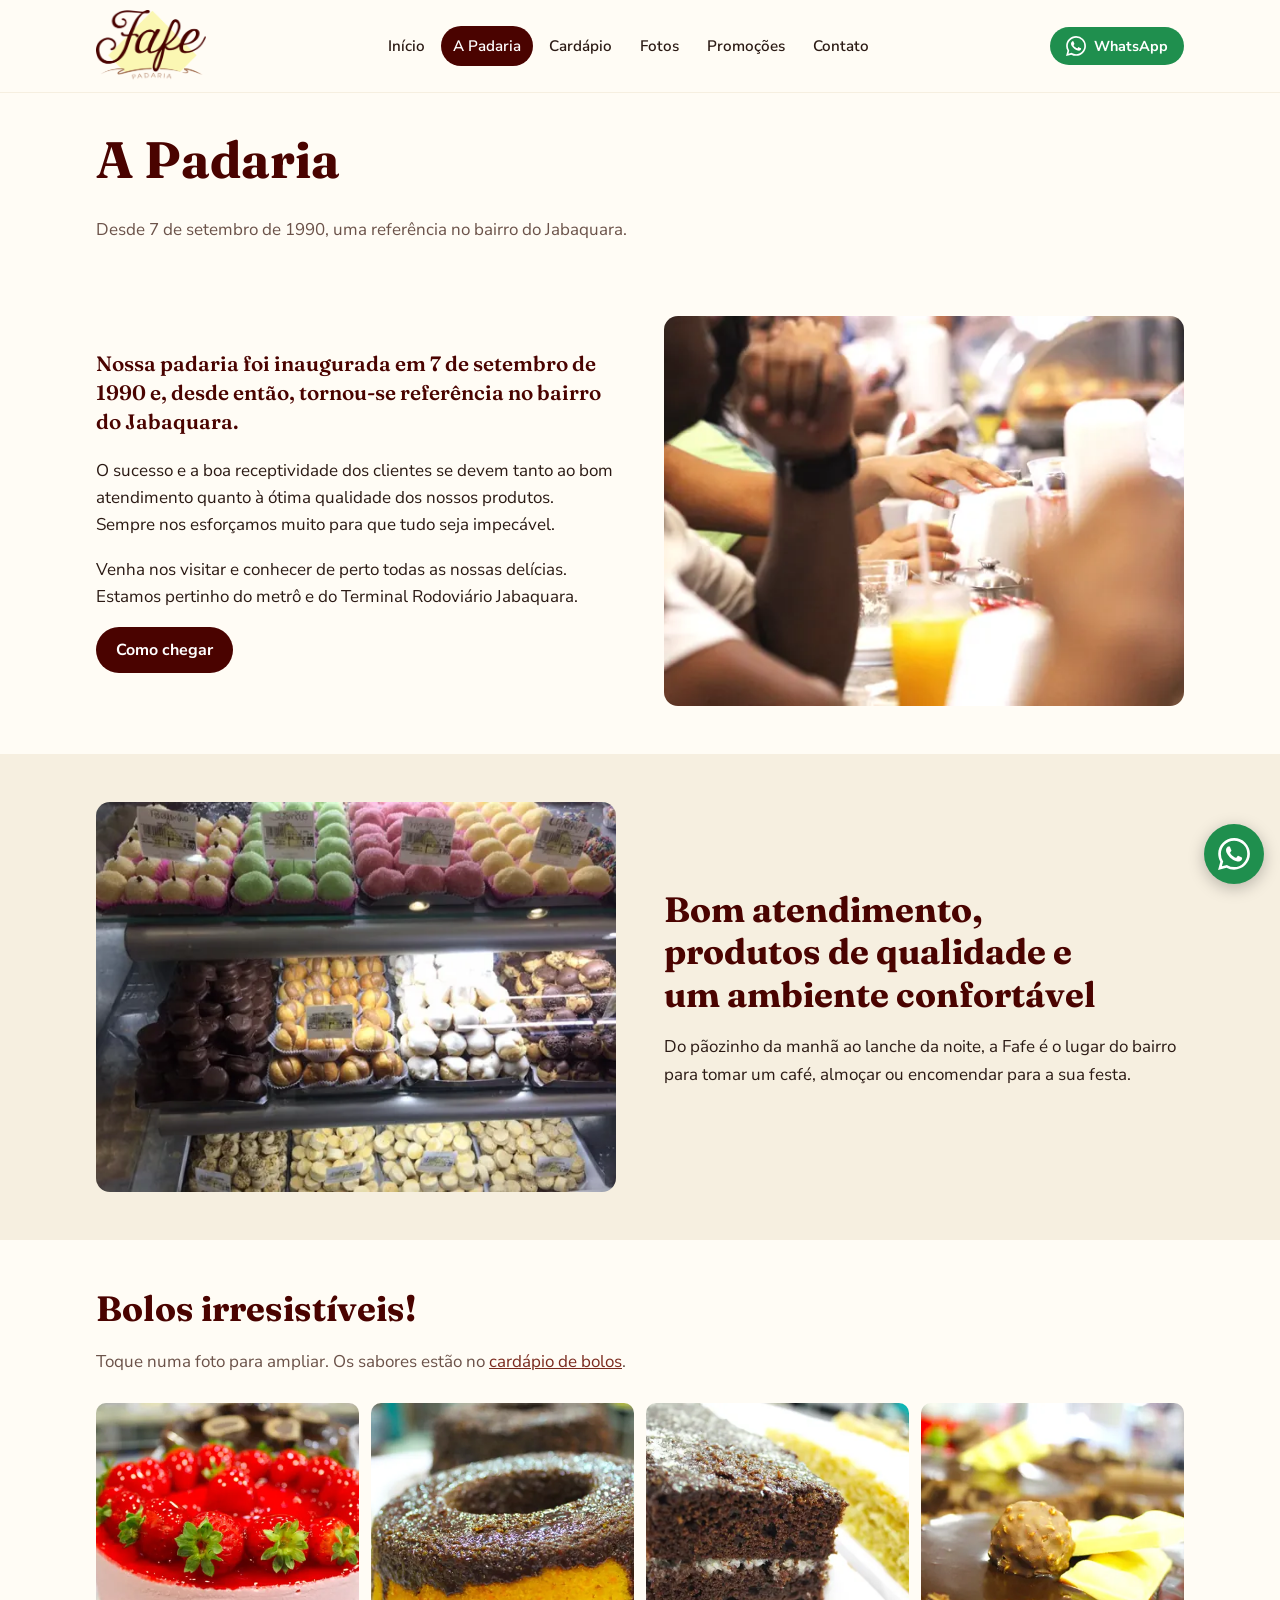
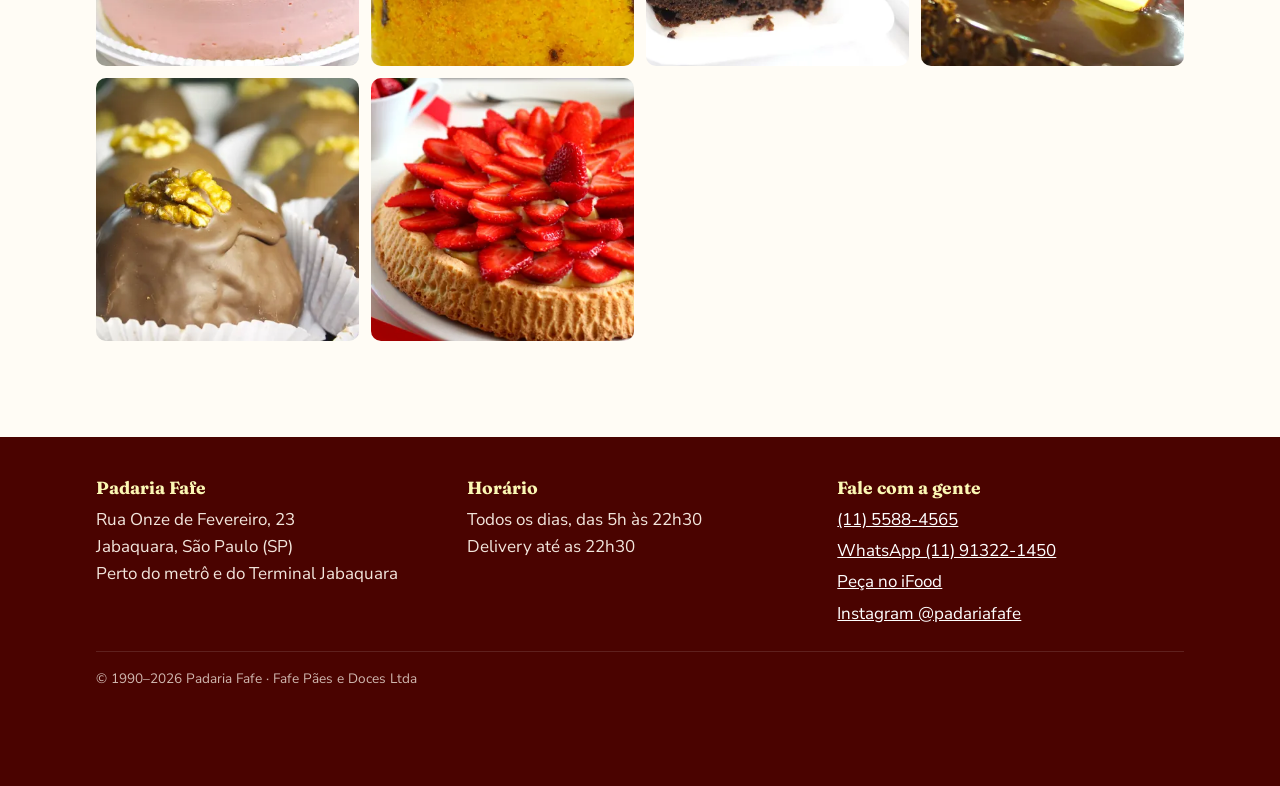
==== a-padaria/index.html @ 92a6594e "Fase 1: site estático da Padaria Fafe - 6 páginas mobile-first (início, a padaria, cardápio, fotos, " ====
<!doctype html>
<html lang="pt-BR">
<head>
  <meta charset="utf-8">
  <meta name="viewport" content="width=device-width, initial-scale=1">
  <title>A Padaria | Padaria Fafe, no Jabaquara desde 1990</title>
  <meta name="description" content="Conheça a Padaria Fafe: inaugurada em 1990, referência no Jabaquara pelo bom atendimento e pela qualidade dos produtos. Perto do metrô Jabaquara.">
  <link rel="canonical" href="https://www.padariafafe.com/a-padaria/">

  <!-- Prévia ao compartilhar o link no WhatsApp/Facebook -->
  <meta property="og:type" content="website">
  <meta property="og:locale" content="pt_BR">
  <meta property="og:site_name" content="Padaria Fafe">
  <meta property="og:title" content="A Padaria | Padaria Fafe, no Jabaquara desde 1990">
  <meta property="og:description" content="Conheça a Padaria Fafe: inaugurada em 1990, referência no Jabaquara pelo bom atendimento e pela qualidade dos produtos. Perto do metrô Jabaquara.">
  <meta property="og:url" content="https://www.padariafafe.com/a-padaria/">
  <meta property="og:image" content="https://www.padariafafe.com/assets/img/pacote-de-paes.webp">
  <meta name="theme-color" content="#4a0300">

  <link rel="icon" href="/assets/img/favicon.png" type="image/png">
  <link rel="preconnect" href="https://fonts.googleapis.com">
  <link rel="preconnect" href="https://fonts.gstatic.com" crossorigin>
  <link rel="stylesheet" href="https://fonts.googleapis.com/css2?family=Fraunces:opsz,wght@9..144,600;9..144,700&family=Nunito+Sans:wght@400;600;700&display=swap">
  <link rel="stylesheet" href="/assets/css/style.css">
  <script src="/assets/js/main.js" defer></script>
  <script src="/assets/js/galeria.js" defer></script>
</head>
<body>
  <a class="pular" href="#conteudo">Pular para o conteúdo</a>

  <header class="topo">
    <div class="container">
      <a class="logo" href="/"><img src="/assets/img/logo-fafe.png" alt="Padaria Fafe: página inicial" width="480" height="313"></a>
      <div class="topo-acoes">
        <a class="botao botao--whats botao--pequeno" href="https://wa.me/5511913221450" target="_blank" rel="noopener"><svg aria-hidden="true"><use href="/assets/img/icones.svg#whatsapp"></use></svg> WhatsApp</a>
      </div>
      <nav class="menu" aria-label="Principal">
        <ul>
          <li><a href="/">Início</a></li>
          <li><a href="/a-padaria/" aria-current="page">A Padaria</a></li>
          <li><a href="/cardapio/">Cardápio</a></li>
          <li><a href="/fotos/">Fotos</a></li>
          <li><a href="/promocoes/">Promoções</a></li>
          <li><a href="/contato/">Contato</a></li>
        </ul>
      </nav>
    </div>
  </header>

  <main id="conteudo">
    <section class="cabecalho-pagina">
      <div class="container">
        <h1>A Padaria</h1>
        <p>Desde 7 de setembro de 1990, uma referência no bairro do Jabaquara.</p>
      </div>
    </section>

    <section class="secao">
      <div class="container lado-a-lado">
        <div>
          <p class="destaque-texto">Nossa padaria foi inaugurada em 7 de setembro de 1990 e, desde então, tornou-se referência no bairro do Jabaquara.</p>
          <p>O sucesso e a boa receptividade dos clientes se devem tanto ao bom atendimento quanto à ótima qualidade dos nossos produtos. Sempre nos esforçamos muito para que tudo seja impecável.</p>
          <p>Venha nos visitar e conhecer de perto todas as nossas delícias. Estamos pertinho do metrô e do Terminal Rodoviário Jabaquara.</p>
          <a class="botao botao--marrom" href="/contato/">Como chegar</a>
        </div>
        <img src="/assets/img/clientes-no-balcao-p.webp" srcset="/assets/img/clientes-no-balcao-p.webp 600w, /assets/img/clientes-no-balcao.webp 1200w" sizes="(min-width: 800px) 520px, 100vw" alt="Clientes tomando café e suco no balcão da padaria" width="600" height="450" loading="lazy">
      </div>
    </section>

    <section class="secao secao--creme">
      <div class="container lado-a-lado lado-a-lado--invertido">
        <div>
          <h2>Bom atendimento, produtos de qualidade e um ambiente confortável</h2>
          <p>Do pãozinho da manhã ao lanche da noite, a Fafe é o lugar do bairro para tomar um café, almoçar ou encomendar para a sua festa.</p>
        </div>
        <img src="/assets/img/vitrine-doces-p.webp" srcset="/assets/img/vitrine-doces-p.webp 600w, /assets/img/vitrine-doces.webp 1200w" sizes="(min-width: 800px) 520px, 100vw" alt="Vitrine de doces finos e salgados" width="600" height="450" loading="lazy">
      </div>
    </section>

    <section class="secao">
      <div class="container">
        <h2>Bolos irresistíveis!</h2>
        <p class="secao-intro">Toque numa foto para ampliar. Os sabores estão no <a href="/cardapio/#bolos">cardápio de bolos</a>.</p>
        <ul class="galeria">
          <li><a href="/assets/img/bolo-morango.webp"><img src="/assets/img/bolo-morango-p.webp" srcset="/assets/img/bolo-morango-p.webp 600w, /assets/img/bolo-morango.webp 1200w" sizes="(min-width: 1000px) 270px, (min-width: 700px) 33vw, 50vw" alt="Bolo de morango com cobertura de gelatina" width="600" height="600" loading="lazy"></a></li>
          <li><a href="/assets/img/bolo-cenoura.webp"><img src="/assets/img/bolo-cenoura-p.webp" srcset="/assets/img/bolo-cenoura-p.webp 600w, /assets/img/bolo-cenoura.webp 1200w" sizes="(min-width: 1000px) 270px, (min-width: 700px) 33vw, 50vw" alt="Bolo de cenoura com cobertura de chocolate" width="600" height="600" loading="lazy"></a></li>
          <li><a href="/assets/img/bolo-chocolate-fatia.webp"><img src="/assets/img/bolo-chocolate-fatia-p.webp" srcset="/assets/img/bolo-chocolate-fatia-p.webp 600w, /assets/img/bolo-chocolate-fatia.webp 1200w" sizes="(min-width: 1000px) 270px, (min-width: 700px) 33vw, 50vw" alt="Fatia de bolo de chocolate" width="600" height="600" loading="lazy"></a></li>
          <li><a href="/assets/img/torta-chocolate.webp"><img src="/assets/img/torta-chocolate-p.webp" srcset="/assets/img/torta-chocolate-p.webp 600w, /assets/img/torta-chocolate.webp 1200w" sizes="(min-width: 1000px) 270px, (min-width: 700px) 33vw, 50vw" alt="Torta de chocolate com bombom" width="600" height="600" loading="lazy"></a></li>
          <li><a href="/assets/img/doces-chocolate.webp"><img src="/assets/img/doces-chocolate-p.webp" srcset="/assets/img/doces-chocolate-p.webp 600w, /assets/img/doces-chocolate.webp 1200w" sizes="(min-width: 1000px) 270px, (min-width: 700px) 33vw, 50vw" alt="Doces cobertos com chocolate e nozes" width="600" height="600" loading="lazy"></a></li>
          <li><a href="/assets/img/torta-morango.webp"><img src="/assets/img/torta-morango-p.webp" srcset="/assets/img/torta-morango-p.webp 600w, /assets/img/torta-morango.webp 1200w" sizes="(min-width: 1000px) 270px, (min-width: 700px) 33vw, 50vw" alt="Torta de morango" width="600" height="600" loading="lazy"></a></li>
        </ul>
      </div>
    </section>
    <dialog class="lightbox" aria-label="Foto ampliada">
      <figure>
        <img src="" alt="">
        <figcaption></figcaption>
      </figure>
      <button class="lightbox-fechar" type="button" aria-label="Fechar">×</button>
      <button class="lightbox-anterior" type="button" aria-label="Foto anterior">‹</button>
      <button class="lightbox-proxima" type="button" aria-label="Próxima foto">›</button>
    </dialog>
  </main>

  <footer class="rodape">
    <div class="container">
      <div>
        <h2>Padaria Fafe</h2>
        <p>Rua Onze de Fevereiro, 23<br>Jabaquara, São Paulo (SP)<br>Perto do metrô e do Terminal Jabaquara</p>
      </div>
      <div>
        <h2>Horário</h2>
        <p>Todos os dias, das 5h às 22h30<br>Delivery até as 22h30</p>
      </div>
      <div>
        <h2>Fale com a gente</h2>
        <ul>
          <li><a href="tel:+551155884565">(11) 5588-4565</a></li>
          <li><a href="https://wa.me/5511913221450" target="_blank" rel="noopener">WhatsApp (11) 91322-1450</a></li>
          <li><a href="https://www.ifood.com.br/delivery/sao-paulo-sp/fafe-paes-e-doces-ltda-cidade-vargas/89c988cd-3d91-4a79-955b-db37f9a4665f" target="_blank" rel="noopener">Peça no iFood</a></li>
          <li><a href="https://www.instagram.com/padariafafe/" target="_blank" rel="noopener">Instagram @padariafafe</a></li>
        </ul>
      </div>
      <p class="rodape-copy">© 1990–<span data-ano>2026</span> Padaria Fafe · Fafe Pães e Doces Ltda</p>
    </div>
  </footer>

  <a class="whats-flutuante" href="https://wa.me/5511913221450" target="_blank" rel="noopener" aria-label="Conversar pelo WhatsApp"><svg aria-hidden="true"><use href="/assets/img/icones.svg#whatsapp"></use></svg></a>
</body>
</html>
---- assets/css/style.css ----
/* =========================================================
   Padaria Fafe: folha de estilo única
   Mobile-first: as regras "soltas" valem para o celular;
   os blocos @media (min-width: ...) só acrescentam ajustes
   para telas maiores.
   ========================================================= */

/* ---------- 1. Variáveis (cores e medidas do logo) ---------- */
:root {
  --marrom: #4a0300;        /* letra do logo */
  --marrom-claro: #7a2a1e;
  --caramelo: #a57456;      /* detalhe do logo */
  --creme: #fbf7b3;         /* fundo do logo */
  --papel: #fffcf5;         /* fundo das páginas */
  --papel-escuro: #f6efe0;
  --texto: #2b1a14;
  --texto-suave: #6b5249;
  --verde-whats: #1f8f4e;   /* verde mais escuro que o oficial: contraste AA com texto branco */
  --vermelho-ifood: #ea1d2c;

  --fonte-titulo: "Fraunces", Georgia, serif;
  --fonte-texto: "Nunito Sans", system-ui, -apple-system, "Segoe UI", sans-serif;

  --raio: 14px;
  --sombra: 0 2px 10px rgb(74 3 0 / 0.08);
  --largura-max: 1120px;
  --gutter: 16px;
}

/* ---------- 2. Base ---------- */
*, *::before, *::after { box-sizing: border-box; }

html { scroll-behavior: smooth; }
@media (prefers-reduced-motion: reduce) { html { scroll-behavior: auto; } }

body {
  margin: 0;
  background: var(--papel);
  color: var(--texto);
  font-family: var(--fonte-texto);
  font-size: 1.0625rem;
  line-height: 1.6;
  -webkit-text-size-adjust: 100%;
}

img { max-width: 100%; height: auto; display: block; }

h1, h2, h3 {
  font-family: var(--fonte-titulo);
  color: var(--marrom);
  line-height: 1.2;
  margin: 0 0 0.5em;
  text-wrap: balance;
}
h1 { font-size: clamp(2rem, 6vw, 3.2rem); }
h2 { font-size: clamp(1.5rem, 4vw, 2.2rem); }
h3 { font-size: 1.2rem; }
p { margin: 0 0 1em; }

a { color: var(--marrom-claro); }
a:hover { color: var(--marrom); }

:focus-visible { outline: 3px solid var(--caramelo); outline-offset: 2px; }

.container {
  width: 100%;
  max-width: var(--largura-max);
  margin-inline: auto;
  padding-inline: var(--gutter);
}

/* Texto só para leitores de tela */
.sr-only {
  position: absolute; width: 1px; height: 1px; overflow: hidden;
  clip: rect(0 0 0 0); white-space: nowrap;
}

/* Link "pular para o conteúdo": aparece ao navegar com Tab */
.pular {
  position: absolute; left: var(--gutter); top: -100px; z-index: 100;
  background: var(--marrom); color: #fff; padding: 8px 14px; border-radius: 8px;
}
.pular:focus { top: 8px; }

/* ---------- 3. Cabeçalho e menu ---------- */
.topo {
  position: sticky; top: 0; z-index: 50;
  background: var(--papel);
  border-bottom: 1px solid var(--papel-escuro);
}
.topo .container {
  display: flex; flex-wrap: wrap; align-items: center; justify-content: space-between;
  gap: 4px 16px; padding-block: 8px 0;
}
.logo img { width: 92px; }

.topo-acoes { display: flex; gap: 8px; }

/* No celular o menu é uma faixa que rola para o lado:
   os 6 links ficam sempre à vista, sem precisar de JavaScript. */
.menu {
  position: relative;
  width: 100%;
  overflow-x: auto;
  scrollbar-width: none;
}
.menu::-webkit-scrollbar { display: none; }
.menu ul {
  display: flex; gap: 4px; margin: 0; padding: 4px 0 8px; list-style: none;
}
.menu a {
  display: block; white-space: nowrap; padding: 8px 12px; border-radius: 999px;
  color: var(--texto); text-decoration: none; font-weight: 600; font-size: 0.95rem;
}
.menu a:hover { background: var(--papel-escuro); }
.menu a[aria-current="page"] { background: var(--marrom); color: #fff; }

@media (min-width: 900px) {
  .topo .container { flex-wrap: nowrap; padding-block: 10px; }
  .logo img { width: 110px; }
  .menu { width: auto; order: 0; }
  .menu ul { padding: 0; }
  .topo-acoes { order: 1; }
}

/* ---------- 4. Botões ---------- */
.botao {
  display: inline-flex; align-items: center; justify-content: center; gap: 8px;
  min-height: 44px; padding: 10px 18px; border-radius: 999px; border: 2px solid transparent;
  font: 700 1rem var(--fonte-texto); text-decoration: none; cursor: pointer;
  transition: transform 0.15s, filter 0.15s;
}
.botao:hover { filter: brightness(1.08); transform: translateY(-1px); }
.botao svg { width: 20px; height: 20px; flex: none; }
.botao--whats { background: var(--verde-whats); color: #fff; }
.botao--whats:hover { color: #fff; }
.botao--ifood { background: var(--vermelho-ifood); color: #fff; }
.botao--ifood:hover { color: #fff; }
.botao--marrom { background: var(--marrom); color: #fff; }
.botao--marrom:hover { color: #fff; }
.botao--contorno { border-color: var(--marrom); color: var(--marrom); background: transparent; }
.botao--pequeno { min-height: 38px; padding: 6px 14px; font-size: 0.9rem; }

/* Botão flutuante do WhatsApp, em todas as páginas */
.whats-flutuante {
  position: fixed; right: 16px; bottom: 16px; z-index: 60;
  width: 60px; height: 60px; border-radius: 50%;
  display: grid; place-items: center;
  background: var(--verde-whats); color: #fff;
  box-shadow: 0 4px 16px rgb(0 0 0 / 0.25);
}
.whats-flutuante svg { width: 32px; height: 32px; }
.whats-flutuante:hover { color: #fff; transform: scale(1.06); }

/* ---------- 5. Seções ---------- */
.secao { padding-block: 48px; }
.secao--creme { background: var(--papel-escuro); }
.secao-intro { max-width: 640px; margin-bottom: 28px; color: var(--texto-suave); }

/* Cabeçalho das páginas internas */
.cabecalho-pagina { padding-block: 36px 8px; }
.cabecalho-pagina p { color: var(--texto-suave); max-width: 640px; }

/* Hero da home */
.hero { padding-block: 28px 40px; }
.hero .container { display: grid; gap: 24px; align-items: center; }
.hero-texto .selo {
  display: inline-block; background: var(--creme); color: var(--marrom);
  font-weight: 700; font-size: 0.85rem; padding: 4px 12px; border-radius: 999px; margin-bottom: 12px;
}
.hero-texto p { font-size: 1.15rem; color: var(--texto-suave); }
.hero-botoes { display: flex; flex-wrap: wrap; gap: 10px; margin-top: 20px; }
.hero-foto img {
  width: 100%; aspect-ratio: 4 / 3; object-fit: cover; border-radius: var(--raio); box-shadow: var(--sombra);
}
@media (min-width: 900px) {
  .hero { padding-block: 56px 64px; }
  .hero .container { grid-template-columns: 1.1fr 1fr; gap: 48px; }
}

/* Faixa de horário */
.horario {
  background: var(--marrom); color: #fff;
}
.horario .container {
  display: grid; gap: 12px; padding-block: 20px;
}
.horario dl { margin: 0; display: grid; gap: 4px 24px; grid-template-columns: auto 1fr; }
.horario dt { font-weight: 700; color: var(--creme); }
.horario dd { margin: 0; }
.horario a { color: #fff; }
@media (min-width: 700px) {
  .horario .container { grid-template-columns: auto 1fr; align-items: center; gap: 32px; }
  .horario dl { grid-template-columns: repeat(3, auto 1fr); }
}

/* ---------- 6. Cards (destaques, promoções) ---------- */
.cards {
  display: grid; gap: 16px;
  grid-template-columns: repeat(auto-fill, minmax(min(100%, 260px), 1fr));
}
.card {
  background: #fff; border-radius: var(--raio); overflow: hidden; box-shadow: var(--sombra);
  display: flex; flex-direction: column;
}
.card img { width: 100%; aspect-ratio: 4 / 3; object-fit: cover; }
.card-corpo { padding: 16px 18px 20px; flex: 1; display: flex; flex-direction: column; }
.card-corpo p { color: var(--texto-suave); margin-bottom: 0; }
.card-corpo .botao { margin-top: auto; align-self: flex-start; }
.card-corpo p + .botao { margin-top: 16px; }
.card--destaque { background: var(--creme); justify-content: center; }
.preco { font: 700 1.6rem var(--fonte-titulo); color: var(--marrom); }

/* ---------- 7. Texto + foto (A Padaria) ---------- */
.lado-a-lado { display: grid; gap: 24px; align-items: center; }
.lado-a-lado img { border-radius: var(--raio); width: 100%; aspect-ratio: 4 / 3; object-fit: cover; }
@media (min-width: 800px) {
  .lado-a-lado { grid-template-columns: 1fr 1fr; gap: 48px; }
  .lado-a-lado--invertido > :first-child { order: 2; }
}
.destaque-texto { font: 600 1.3rem/1.4 var(--fonte-titulo); color: var(--marrom); }

/* ---------- 8. Galeria ---------- */
.galeria {
  display: grid; gap: 8px;
  grid-template-columns: repeat(2, 1fr);
  margin: 0; padding: 0; list-style: none;
}
@media (min-width: 700px) { .galeria { grid-template-columns: repeat(3, 1fr); gap: 12px; } }
@media (min-width: 1000px) { .galeria { grid-template-columns: repeat(4, 1fr); } }
.galeria a { display: block; cursor: zoom-in; border-radius: 10px; overflow: hidden; }
.galeria img { width: 100%; aspect-ratio: 1; object-fit: cover; transition: transform 0.25s; }
.galeria a:hover img { transform: scale(1.04); }

/* Visualizador de foto (elemento <dialog> nativo) */
.lightbox {
  border: 0; padding: 0; background: transparent; max-width: 100vw; max-height: 100vh;
  width: 100%; height: 100%;
}
.lightbox::backdrop { background: rgb(20 8 5 / 0.9); }
.lightbox figure {
  margin: 0; height: 100%; display: grid; place-items: center; align-content: center; gap: 12px; padding: 56px 12px;
}
.lightbox img { max-height: 78vh; width: auto; border-radius: 8px; }
.lightbox figcaption { color: #fff; text-align: center; }
.lightbox button {
  position: fixed; background: rgb(255 255 255 / 0.15); color: #fff; border: 0; border-radius: 50%;
  width: 48px; height: 48px; font-size: 1.6rem; cursor: pointer;
}
.lightbox button:hover { background: rgb(255 255 255 / 0.3); }
.lightbox-fechar { top: 12px; right: 12px; }
.lightbox-anterior { left: 12px; top: 50%; translate: 0 -50%; }
.lightbox-proxima { right: 12px; top: 50%; translate: 0 -50%; }

/* ---------- 9. Cardápio ---------- */
.cardapio-ferramentas {
  position: sticky; top: var(--altura-topo, 108px); z-index: 40;
  background: var(--papel); padding-block: 10px; border-bottom: 1px solid var(--papel-escuro);
}
.busca {
  width: 100%; min-height: 44px; padding: 10px 14px; border-radius: 10px;
  border: 2px solid var(--papel-escuro); font: inherit; background: #fff;
}
.busca:focus { border-color: var(--caramelo); outline: none; }
.categorias-atalhos {
  display: flex; gap: 6px; overflow-x: auto; margin: 10px 0 0; padding: 0; list-style: none; scrollbar-width: none;
}
.categorias-atalhos a {
  display: block; white-space: nowrap; padding: 6px 12px; border-radius: 999px;
  background: var(--papel-escuro); color: var(--texto); text-decoration: none; font-weight: 600; font-size: 0.9rem;
}
.categorias-atalhos a:hover { background: var(--creme); }

.categoria { padding-block: 32px 8px; scroll-margin-top: 200px; }
.categoria-cabecalho { display: grid; gap: 16px; margin-bottom: 16px; }
.categoria-cabecalho img { border-radius: var(--raio); width: 100%; aspect-ratio: 16 / 7; object-fit: cover; }
.categoria-obs {
  background: var(--creme); border-radius: 10px; padding: 10px 14px; margin: 0; color: var(--marrom); font-weight: 600;
}

.produtos { display: grid; gap: 10px; margin: 0; padding: 0; list-style: none; }
@media (min-width: 700px) { .produtos { grid-template-columns: repeat(2, 1fr); } }
.produto {
  background: #fff; border-radius: 12px; padding: 14px 16px; box-shadow: var(--sombra);
  display: flex; flex-direction: column; gap: 4px;
}
.produto-topo { display: flex; justify-content: space-between; gap: 12px; align-items: baseline; }
.produto h3 { margin: 0; font-size: 1.1rem; }
.produto-codigo { font-size: 0.8rem; color: var(--texto-suave); white-space: nowrap; }
.produto p, .produto dl { margin: 0; color: var(--texto-suave); font-size: 0.95rem; }
.produto dl { display: grid; grid-template-columns: auto 1fr; gap: 0 8px; }
.produto dt { font-weight: 700; color: var(--texto); }
.produto dd { margin: 0; }
.produto-pedir {
  align-self: flex-start; margin-top: 6px; font-weight: 700; font-size: 0.9rem; color: var(--verde-whats);
}
.cardapio-vazio, .cardapio-erro { padding: 32px 0; color: var(--texto-suave); }

/* ---------- 10. Contato ---------- */
.contato-grade { display: grid; gap: 32px; }
@media (min-width: 900px) { .contato-grade { grid-template-columns: 1fr 1.2fr; gap: 56px; } }
.contato-lista { list-style: none; margin: 0 0 24px; padding: 0; display: grid; gap: 14px; }
.contato-lista li { display: grid; grid-template-columns: 24px 1fr; gap: 12px; }
.contato-lista svg { width: 22px; height: 22px; color: var(--caramelo); margin-top: 3px; }
.redes { display: flex; flex-wrap: wrap; gap: 10px; }

.formulario { display: grid; gap: 14px; background: #fff; padding: 20px; border-radius: var(--raio); box-shadow: var(--sombra); }
.formulario label { font-weight: 700; display: grid; gap: 4px; }
.formulario input, .formulario textarea {
  font: inherit; font-weight: 400; padding: 10px 12px; min-height: 44px;
  border: 2px solid var(--papel-escuro); border-radius: 10px; background: var(--papel);
}
.formulario input:focus, .formulario textarea:focus { border-color: var(--caramelo); outline: none; }
.formulario textarea { min-height: 140px; resize: vertical; }
.formulario .armadilha { display: none; } /* campo anti-spam: robôs preenchem, pessoas não veem */
.formulario-status { margin: 0; font-weight: 700; }
.formulario-status--ok { color: var(--verde-whats); }
.formulario-status--erro { color: #b3261e; }

.mapa { border: 0; width: 100%; height: 320px; border-radius: var(--raio); }

/* ---------- 11. Rodapé ---------- */
.rodape { background: var(--marrom); color: #f3e6dc; padding-block: 40px 96px; margin-top: 48px; }
.rodape a { color: #fff; }
.rodape .container { display: grid; gap: 24px; }
.rodape h2 { color: var(--creme); font-size: 1.1rem; margin-bottom: 8px; }
.rodape ul { list-style: none; margin: 0; padding: 0; display: grid; gap: 4px; }
.rodape p { margin: 0; }
.rodape-copy { font-size: 0.85rem; opacity: 0.8; border-top: 1px solid rgb(255 255 255 / 0.15); padding-top: 16px; }
@media (min-width: 800px) {
  .rodape .container { grid-template-columns: repeat(3, 1fr); }
  .rodape-copy { grid-column: 1 / -1; }
}
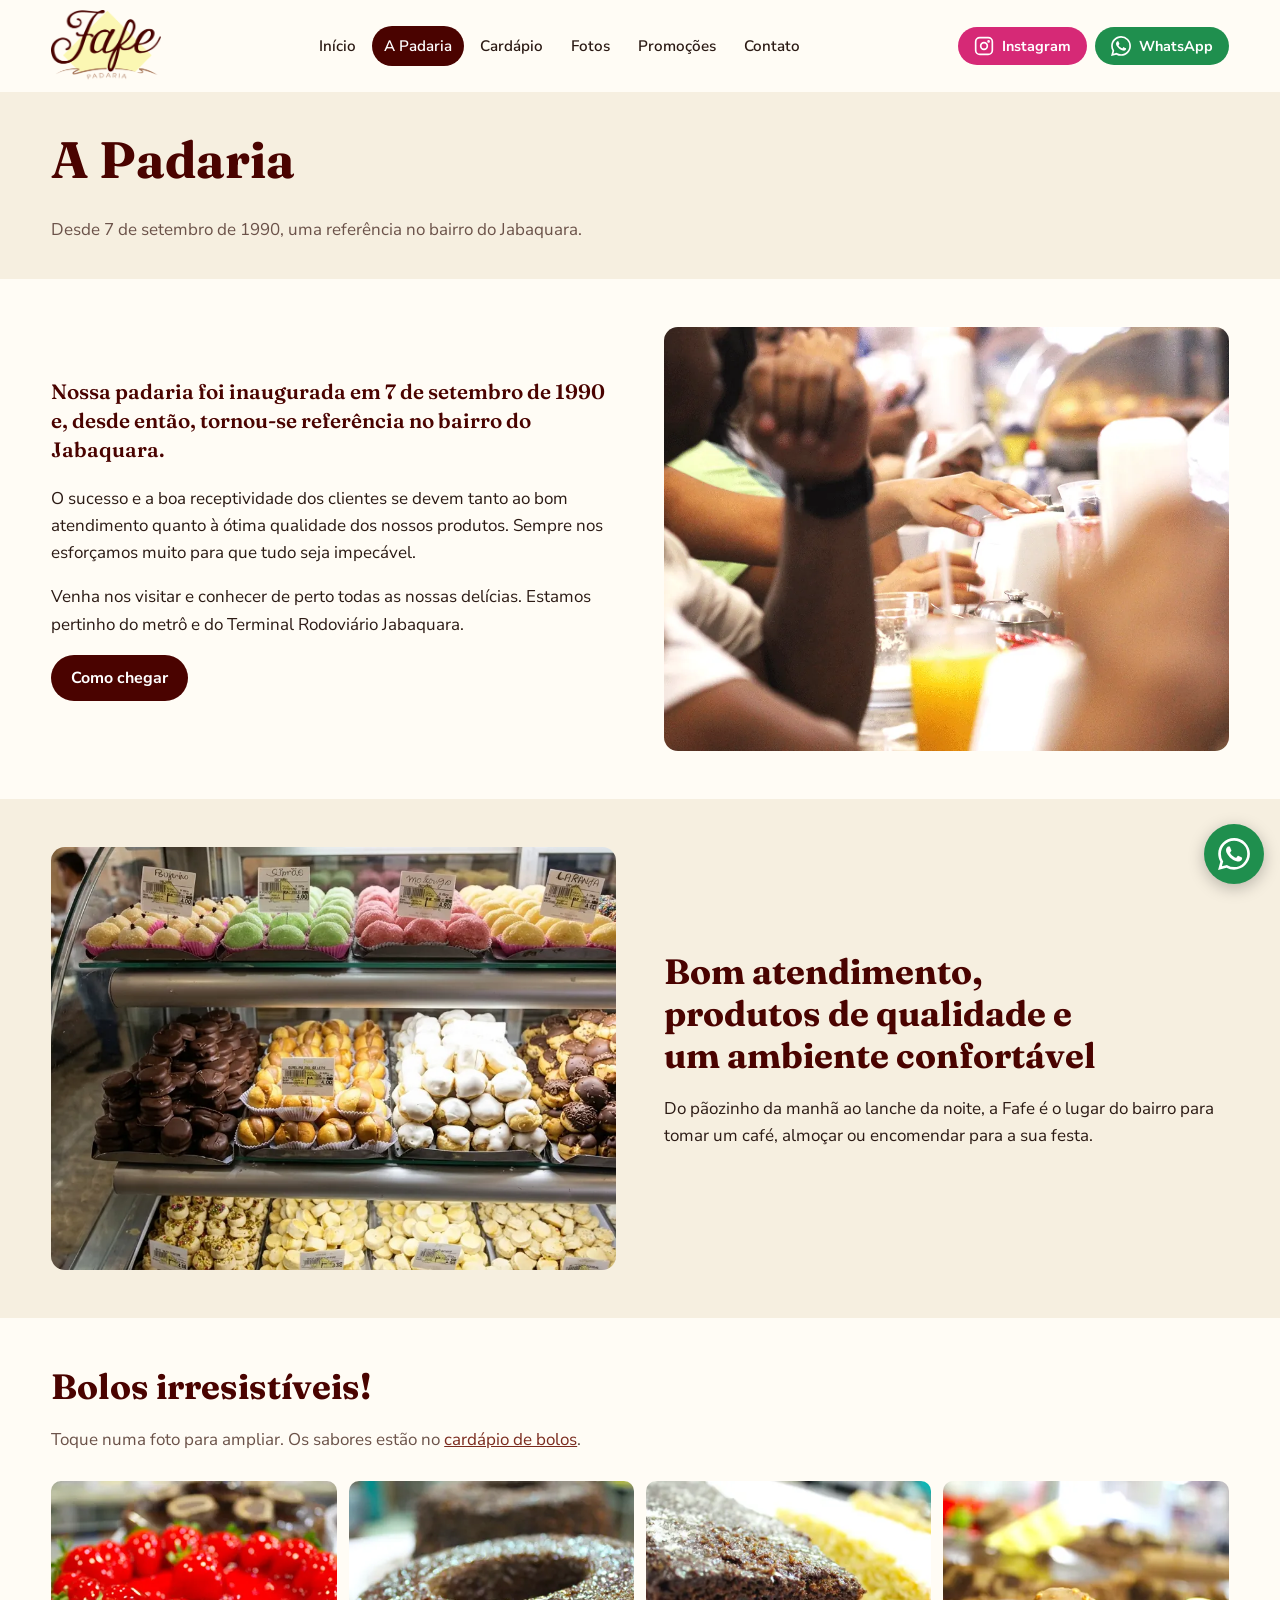
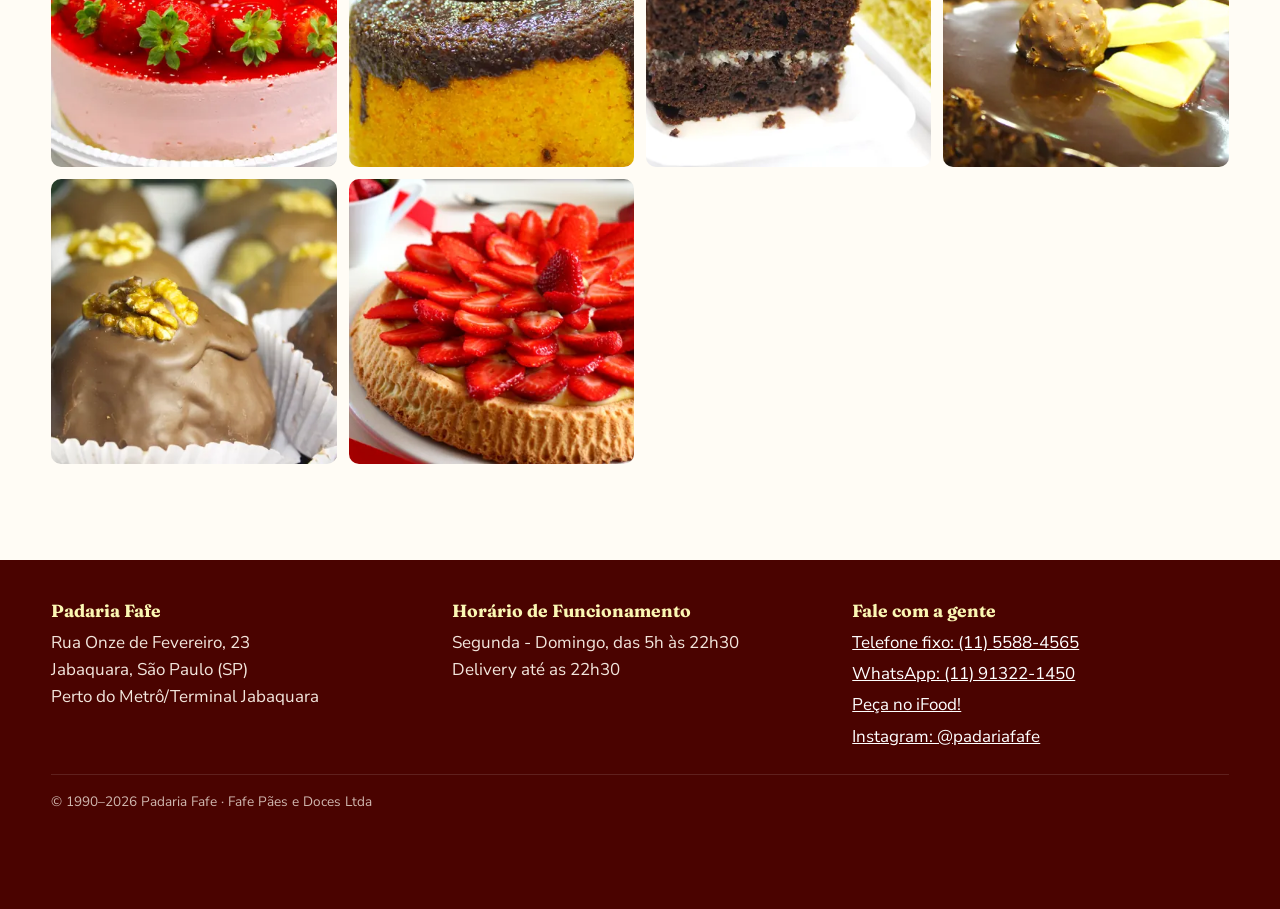
==== commit 82023ca3: "Ajustes visuais: hero em tela cheia, layout largo e novas imagens - Layout ocupa a largura da tela (" ====
--- a/a-padaria/index.html
+++ b/a-padaria/index.html
@@ -32,6 +32,7 @@
     <div class="container">
       <a class="logo" href="/"><img src="/assets/img/logo-fafe.png" alt="Padaria Fafe: página inicial" width="480" height="313"></a>
       <div class="topo-acoes">
+        <a class="botao botao--instagram botao--pequeno" href="https://www.instagram.com/padariafafe/" target="_blank" rel="noopener" aria-label="Instagram da Padaria Fafe"><svg aria-hidden="true"><use href="/assets/img/icones.svg#instagram"></use></svg> Instagram</a>
         <a class="botao botao--whats botao--pequeno" href="https://wa.me/5511913221450" target="_blank" rel="noopener"><svg aria-hidden="true"><use href="/assets/img/icones.svg#whatsapp"></use></svg> WhatsApp</a>
       </div>
       <nav class="menu" aria-label="Principal">
@@ -48,7 +49,7 @@
   </header>
 
   <main id="conteudo">
-    <section class="cabecalho-pagina">
+    <section class="cabecalho-pagina secao--creme">
       <div class="container">
         <h1>A Padaria</h1>
         <p>Desde 7 de setembro de 1990, uma referência no bairro do Jabaquara.</p>
@@ -63,7 +64,7 @@
           <p>Venha nos visitar e conhecer de perto todas as nossas delícias. Estamos pertinho do metrô e do Terminal Rodoviário Jabaquara.</p>
           <a class="botao botao--marrom" href="/contato/">Como chegar</a>
         </div>
-        <img src="/assets/img/clientes-no-balcao-p.webp" srcset="/assets/img/clientes-no-balcao-p.webp 600w, /assets/img/clientes-no-balcao.webp 1200w" sizes="(min-width: 800px) 520px, 100vw" alt="Clientes tomando café e suco no balcão da padaria" width="600" height="450" loading="lazy">
+        <img src="/assets/img/clientes-no-balcao-p.webp" srcset="/assets/img/clientes-no-balcao-p.webp 600w, /assets/img/clientes-no-balcao.webp 1200w" sizes="(min-width: 800px) 50vw, 100vw" alt="Clientes tomando café e suco no balcão da padaria" width="600" height="450" loading="lazy">
       </div>
     </section>
 
@@ -73,7 +74,7 @@
           <h2>Bom atendimento, produtos de qualidade e um ambiente confortável</h2>
           <p>Do pãozinho da manhã ao lanche da noite, a Fafe é o lugar do bairro para tomar um café, almoçar ou encomendar para a sua festa.</p>
         </div>
-        <img src="/assets/img/vitrine-doces-p.webp" srcset="/assets/img/vitrine-doces-p.webp 600w, /assets/img/vitrine-doces.webp 1200w" sizes="(min-width: 800px) 520px, 100vw" alt="Vitrine de doces finos e salgados" width="600" height="450" loading="lazy">
+        <img src="/assets/img/vitrine-docinhos-p.webp" srcset="/assets/img/vitrine-docinhos-p.webp 600w, /assets/img/vitrine-docinhos.webp 1200w" sizes="(min-width: 800px) 50vw, 100vw" alt="Vitrine com bem-casados coloridos, bombons, carolinas e docinhos" width="1376" height="768" loading="lazy">
       </div>
     </section>
 
@@ -82,12 +83,12 @@
         <h2>Bolos irresistíveis!</h2>
         <p class="secao-intro">Toque numa foto para ampliar. Os sabores estão no <a href="/cardapio/#bolos">cardápio de bolos</a>.</p>
         <ul class="galeria">
-          <li><a href="/assets/img/bolo-morango.webp"><img src="/assets/img/bolo-morango-p.webp" srcset="/assets/img/bolo-morango-p.webp 600w, /assets/img/bolo-morango.webp 1200w" sizes="(min-width: 1000px) 270px, (min-width: 700px) 33vw, 50vw" alt="Bolo de morango com cobertura de gelatina" width="600" height="600" loading="lazy"></a></li>
-          <li><a href="/assets/img/bolo-cenoura.webp"><img src="/assets/img/bolo-cenoura-p.webp" srcset="/assets/img/bolo-cenoura-p.webp 600w, /assets/img/bolo-cenoura.webp 1200w" sizes="(min-width: 1000px) 270px, (min-width: 700px) 33vw, 50vw" alt="Bolo de cenoura com cobertura de chocolate" width="600" height="600" loading="lazy"></a></li>
-          <li><a href="/assets/img/bolo-chocolate-fatia.webp"><img src="/assets/img/bolo-chocolate-fatia-p.webp" srcset="/assets/img/bolo-chocolate-fatia-p.webp 600w, /assets/img/bolo-chocolate-fatia.webp 1200w" sizes="(min-width: 1000px) 270px, (min-width: 700px) 33vw, 50vw" alt="Fatia de bolo de chocolate" width="600" height="600" loading="lazy"></a></li>
-          <li><a href="/assets/img/torta-chocolate.webp"><img src="/assets/img/torta-chocolate-p.webp" srcset="/assets/img/torta-chocolate-p.webp 600w, /assets/img/torta-chocolate.webp 1200w" sizes="(min-width: 1000px) 270px, (min-width: 700px) 33vw, 50vw" alt="Torta de chocolate com bombom" width="600" height="600" loading="lazy"></a></li>
-          <li><a href="/assets/img/doces-chocolate.webp"><img src="/assets/img/doces-chocolate-p.webp" srcset="/assets/img/doces-chocolate-p.webp 600w, /assets/img/doces-chocolate.webp 1200w" sizes="(min-width: 1000px) 270px, (min-width: 700px) 33vw, 50vw" alt="Doces cobertos com chocolate e nozes" width="600" height="600" loading="lazy"></a></li>
-          <li><a href="/assets/img/torta-morango.webp"><img src="/assets/img/torta-morango-p.webp" srcset="/assets/img/torta-morango-p.webp 600w, /assets/img/torta-morango.webp 1200w" sizes="(min-width: 1000px) 270px, (min-width: 700px) 33vw, 50vw" alt="Torta de morango" width="600" height="600" loading="lazy"></a></li>
+          <li><a href="/assets/img/bolo-morango.webp"><img src="/assets/img/bolo-morango-p.webp" srcset="/assets/img/bolo-morango-p.webp 600w, /assets/img/bolo-morango.webp 1200w" sizes="(min-width: 1500px) 17vw, (min-width: 1000px) 25vw, (min-width: 700px) 33vw, 50vw" alt="Bolo de morango com cobertura de gelatina" width="600" height="600" loading="lazy"></a></li>
+          <li><a href="/assets/img/bolo-cenoura.webp"><img src="/assets/img/bolo-cenoura-p.webp" srcset="/assets/img/bolo-cenoura-p.webp 600w, /assets/img/bolo-cenoura.webp 1200w" sizes="(min-width: 1500px) 17vw, (min-width: 1000px) 25vw, (min-width: 700px) 33vw, 50vw" alt="Bolo de cenoura com cobertura de chocolate" width="600" height="600" loading="lazy"></a></li>
+          <li><a href="/assets/img/bolo-chocolate-fatia.webp"><img src="/assets/img/bolo-chocolate-fatia-p.webp" srcset="/assets/img/bolo-chocolate-fatia-p.webp 600w, /assets/img/bolo-chocolate-fatia.webp 1200w" sizes="(min-width: 1500px) 17vw, (min-width: 1000px) 25vw, (min-width: 700px) 33vw, 50vw" alt="Fatia de bolo de chocolate" width="600" height="600" loading="lazy"></a></li>
+          <li><a href="/assets/img/torta-chocolate.webp"><img src="/assets/img/torta-chocolate-p.webp" srcset="/assets/img/torta-chocolate-p.webp 600w, /assets/img/torta-chocolate.webp 1200w" sizes="(min-width: 1500px) 17vw, (min-width: 1000px) 25vw, (min-width: 700px) 33vw, 50vw" alt="Torta de chocolate com bombom" width="600" height="600" loading="lazy"></a></li>
+          <li><a href="/assets/img/doces-chocolate.webp"><img src="/assets/img/doces-chocolate-p.webp" srcset="/assets/img/doces-chocolate-p.webp 600w, /assets/img/doces-chocolate.webp 1200w" sizes="(min-width: 1500px) 17vw, (min-width: 1000px) 25vw, (min-width: 700px) 33vw, 50vw" alt="Doces cobertos com chocolate e nozes" width="600" height="600" loading="lazy"></a></li>
+          <li><a href="/assets/img/torta-morango.webp"><img src="/assets/img/torta-morango-p.webp" srcset="/assets/img/torta-morango-p.webp 600w, /assets/img/torta-morango.webp 1200w" sizes="(min-width: 1500px) 17vw, (min-width: 1000px) 25vw, (min-width: 700px) 33vw, 50vw" alt="Torta de morango" width="600" height="600" loading="lazy"></a></li>
         </ul>
       </div>
     </section>
@@ -106,19 +107,19 @@
     <div class="container">
       <div>
         <h2>Padaria Fafe</h2>
-        <p>Rua Onze de Fevereiro, 23<br>Jabaquara, São Paulo (SP)<br>Perto do metrô e do Terminal Jabaquara</p>
+        <p>Rua Onze de Fevereiro, 23<br>Jabaquara, São Paulo (SP)<br>Perto do Metrô/Terminal Jabaquara</p>
       </div>
       <div>
-        <h2>Horário</h2>
-        <p>Todos os dias, das 5h às 22h30<br>Delivery até as 22h30</p>
+        <h2>Horário de Funcionamento</h2>
+        <p>Segunda - Domingo, das 5h às 22h30<br>Delivery até as 22h30</p>
       </div>
       <div>
         <h2>Fale com a gente</h2>
         <ul>
-          <li><a href="tel:+551155884565">(11) 5588-4565</a></li>
-          <li><a href="https://wa.me/5511913221450" target="_blank" rel="noopener">WhatsApp (11) 91322-1450</a></li>
-          <li><a href="https://www.ifood.com.br/delivery/sao-paulo-sp/fafe-paes-e-doces-ltda-cidade-vargas/89c988cd-3d91-4a79-955b-db37f9a4665f" target="_blank" rel="noopener">Peça no iFood</a></li>
-          <li><a href="https://www.instagram.com/padariafafe/" target="_blank" rel="noopener">Instagram @padariafafe</a></li>
+          <li><a href="tel:+551155884565">Telefone fixo: (11) 5588-4565</a></li>
+          <li><a href="https://wa.me/5511913221450" target="_blank" rel="noopener">WhatsApp: (11) 91322-1450</a></li>
+          <li><a href="https://www.ifood.com.br/delivery/sao-paulo-sp/fafe-paes-e-doces-ltda-cidade-vargas/89c988cd-3d91-4a79-955b-db37f9a4665f" target="_blank" rel="noopener">Peça no iFood!</a></li>
+          <li><a href="https://www.instagram.com/padariafafe/" target="_blank" rel="noopener">Instagram: @padariafafe</a></li>
         </ul>
       </div>
       <p class="rodape-copy">© 1990–<span data-ano>2026</span> Padaria Fafe · Fafe Pães e Doces Ltda</p>
--- a/assets/css/style.css
+++ b/assets/css/style.css
@@ -13,18 +13,22 @@
   --creme: #fbf7b3;         /* fundo do logo */
   --papel: #fffcf5;         /* fundo das páginas */
   --papel-escuro: #f6efe0;
+  --cafe: #1c0b07;          /* marrom quase preto: fundo do hero */
   --texto: #2b1a14;
   --texto-suave: #6b5249;
   --verde-whats: #1f8f4e;   /* verde mais escuro que o oficial: contraste AA com texto branco */
   --vermelho-ifood: #ea1d2c;
+  --rosa-insta: #d62976;    /* rosa da marca Instagram; contraste AA (4,7:1) com texto branco */
 
   --fonte-titulo: "Fraunces", Georgia, serif;
   --fonte-texto: "Nunito Sans", system-ui, -apple-system, "Segoe UI", sans-serif;
 
   --raio: 14px;
   --sombra: 0 2px 10px rgb(74 3 0 / 0.08);
-  --largura-max: 1120px;
-  --gutter: 16px;
+  /* O conteúdo ocupa a tela inteira; só a margem lateral cresce com a tela:
+     16px no celular, até 72px em monitores grandes (clamp = mínimo, ideal, máximo). */
+  --largura-max: 100%;
+  --gutter: clamp(16px, 4vw, 72px);
 }
 
 /* ---------- 2. Base ---------- */
@@ -41,7 +45,16 @@
   font-size: 1.0625rem;
   line-height: 1.6;
   -webkit-text-size-adjust: 100%;
-}
+
+  /* "Sticky footer": o body ocupa no mínimo a altura da tela e o <main> estica
+     para preencher o que sobrar. Assim, em páginas curtas, o rodapé fica
+     sempre no fim da tela, sem faixa vazia embaixo dele. */
+  min-height: 100vh;   /* reserva para navegadores antigos */
+  min-height: 100svh;  /* svh = altura da tela descontando as barras do navegador no celular */
+  display: flex;
+  flex-direction: column;
+}
+main { flex: 1; }
 
 img { max-width: 100%; height: auto; display: block; }
 
@@ -136,11 +149,12 @@
 .botao--whats:hover { color: #fff; }
 .botao--ifood { background: var(--vermelho-ifood); color: #fff; }
 .botao--ifood:hover { color: #fff; }
+.botao--instagram { background: var(--rosa-insta); color: #fff; }
+.botao--instagram:hover { color: #fff; }
 .botao--marrom { background: var(--marrom); color: #fff; }
 .botao--marrom:hover { color: #fff; }
 .botao--contorno { border-color: var(--marrom); color: var(--marrom); background: transparent; }
 .botao--pequeno { min-height: 38px; padding: 6px 14px; font-size: 0.9rem; }
-
 /* Botão flutuante do WhatsApp, em todas as páginas */
 .whats-flutuante {
   position: fixed; right: 16px; bottom: 16px; z-index: 60;
@@ -160,22 +174,65 @@
 /* Cabeçalho das páginas internas */
 .cabecalho-pagina { padding-block: 36px 8px; }
 .cabecalho-pagina p { color: var(--texto-suave); max-width: 640px; }
-
-/* Hero da home */
-.hero { padding-block: 28px 40px; }
-.hero .container { display: grid; gap: 24px; align-items: center; }
+/* Com fundo creme, o cabeçalho vira uma faixa: precisa de respiro embaixo também */
+.cabecalho-pagina.secao--creme { padding-block: 36px; }
+.cabecalho-pagina.secao--creme p { margin-bottom: 0; }
+
+/* Hero da home: a foto cobre a seção inteira e uma película escura por cima
+   faz ela "escurecer" do lado do texto. São 3 camadas empilhadas:
+     1. .hero-fundo  -> a foto, esticada para cobrir todo o hero (object-fit: cover)
+     2. .hero::after -> a película: um degradê de --cafe semitransparente até transparente
+     3. .container   -> o texto, por cima de tudo (z-index: 1)
+   A altura do hero acompanha a altura da tela (unidade svh), com mínimo e máximo. */
+.hero {
+  position: relative; overflow: hidden;
+  display: flex; align-items: flex-end;           /* celular: texto embaixo, foto aparece em cima */
+  min-height: clamp(420px, 60svh, 640px);
+  padding-block: 48px;
+  background: var(--cafe);                         /* cor de reserva enquanto a foto carrega */
+}
+.hero-fundo {
+  position: absolute; inset: 0;                    /* inset: 0 = top, right, bottom e left = 0 */
+  width: 100%; height: 100%;
+  object-fit: cover;                               /* preenche tudo sem deformar, recortando as sobras */
+  object-position: 65% 35%;                        /* qual parte da foto fica à vista quando recorta */
+}
+.hero::after {
+  content: ""; position: absolute; inset: 0;
+  /* celular: escurece de baixo (onde está o texto) para cima */
+  background: linear-gradient(to top,
+    rgb(28 11 7 / 0.92) 0%,
+    rgb(28 11 7 / 0.70) 45%,
+    rgb(28 11 7 / 0.15) 100%);
+}
+.hero .container { position: relative; z-index: 1; }
+
+/* Texto claro, porque agora o fundo é escuro */
+.hero h1 { color: #fff; }
 .hero-texto .selo {
   display: inline-block; background: var(--creme); color: var(--marrom);
   font-weight: 700; font-size: 0.85rem; padding: 4px 12px; border-radius: 999px; margin-bottom: 12px;
 }
-.hero-texto p { font-size: 1.15rem; color: var(--texto-suave); }
+.hero-texto p { font-size: 1.15rem; color: rgb(255 255 255 / 0.85); max-width: 60ch; } /* linhas longas demais cansam a leitura */
 .hero-botoes { display: flex; flex-wrap: wrap; gap: 10px; margin-top: 20px; }
-.hero-foto img {
-  width: 100%; aspect-ratio: 4 / 3; object-fit: cover; border-radius: var(--raio); box-shadow: var(--sombra);
-}
+.hero .botao--contorno { border-color: #fff; color: #fff; }
+.hero .botao--contorno:hover { background: rgb(255 255 255 / 0.12); }
+.hero :focus-visible { outline-color: var(--creme); }
 @media (min-width: 900px) {
-  .hero { padding-block: 56px 64px; }
-  .hero .container { grid-template-columns: 1.1fr 1fr; gap: 48px; }
+  .hero {
+    align-items: center;                           /* PC: texto centralizado na vertical */
+    min-height: clamp(460px, 70svh, 820px);
+  }
+  .hero::after {
+    /* PC: escurece da esquerda (texto) para a direita (foto aparece).
+       Nunca chega a 100% de opacidade, então a foto continua visível por trás do texto. */
+    background: linear-gradient(to right,
+      rgb(28 11 7 / 0.90) 0%,
+      rgb(28 11 7 / 0.75) 30%,
+      rgb(28 11 7 / 0.25) 65%,
+      rgb(28 11 7 / 0) 100%);
+  }
+  .hero-texto { max-width: 46%; }
 }
 
 /* Faixa de horário */
@@ -213,7 +270,7 @@
 
 /* ---------- 7. Texto + foto (A Padaria) ---------- */
 .lado-a-lado { display: grid; gap: 24px; align-items: center; }
-.lado-a-lado img { border-radius: var(--raio); width: 100%; aspect-ratio: 4 / 3; object-fit: cover; }
+.lado-a-lado img { border-radius: var(--raio); width: 100%; aspect-ratio: 4 / 3; max-height: 560px; object-fit: cover; }
 @media (min-width: 800px) {
   .lado-a-lado { grid-template-columns: 1fr 1fr; gap: 48px; }
   .lado-a-lado--invertido > :first-child { order: 2; }
@@ -228,6 +285,7 @@
 }
 @media (min-width: 700px) { .galeria { grid-template-columns: repeat(3, 1fr); gap: 12px; } }
 @media (min-width: 1000px) { .galeria { grid-template-columns: repeat(4, 1fr); } }
+@media (min-width: 1500px) { .galeria { grid-template-columns: repeat(6, 1fr); } }
 .galeria a { display: block; cursor: zoom-in; border-radius: 10px; overflow: hidden; }
 .galeria img { width: 100%; aspect-ratio: 1; object-fit: cover; transition: transform 0.25s; }
 .galeria a:hover img { transform: scale(1.04); }
@@ -273,13 +331,15 @@
 
 .categoria { padding-block: 32px 8px; scroll-margin-top: 200px; }
 .categoria-cabecalho { display: grid; gap: 16px; margin-bottom: 16px; }
-.categoria-cabecalho img { border-radius: var(--raio); width: 100%; aspect-ratio: 16 / 7; object-fit: cover; }
+.categoria-cabecalho img { border-radius: var(--raio); width: 100%; aspect-ratio: 16 / 7; max-height: 320px; object-fit: cover; }
 .categoria-obs {
   background: var(--creme); border-radius: 10px; padding: 10px 14px; margin: 0; color: var(--marrom); font-weight: 600;
 }
 
 .produtos { display: grid; gap: 10px; margin: 0; padding: 0; list-style: none; }
 @media (min-width: 700px) { .produtos { grid-template-columns: repeat(2, 1fr); } }
+@media (min-width: 1200px) { .produtos { grid-template-columns: repeat(3, 1fr); } }
+@media (min-width: 1700px) { .produtos { grid-template-columns: repeat(4, 1fr); } }
 .produto {
   background: #fff; border-radius: 12px; padding: 14px 16px; box-shadow: var(--sombra);
   display: flex; flex-direction: column; gap: 4px;
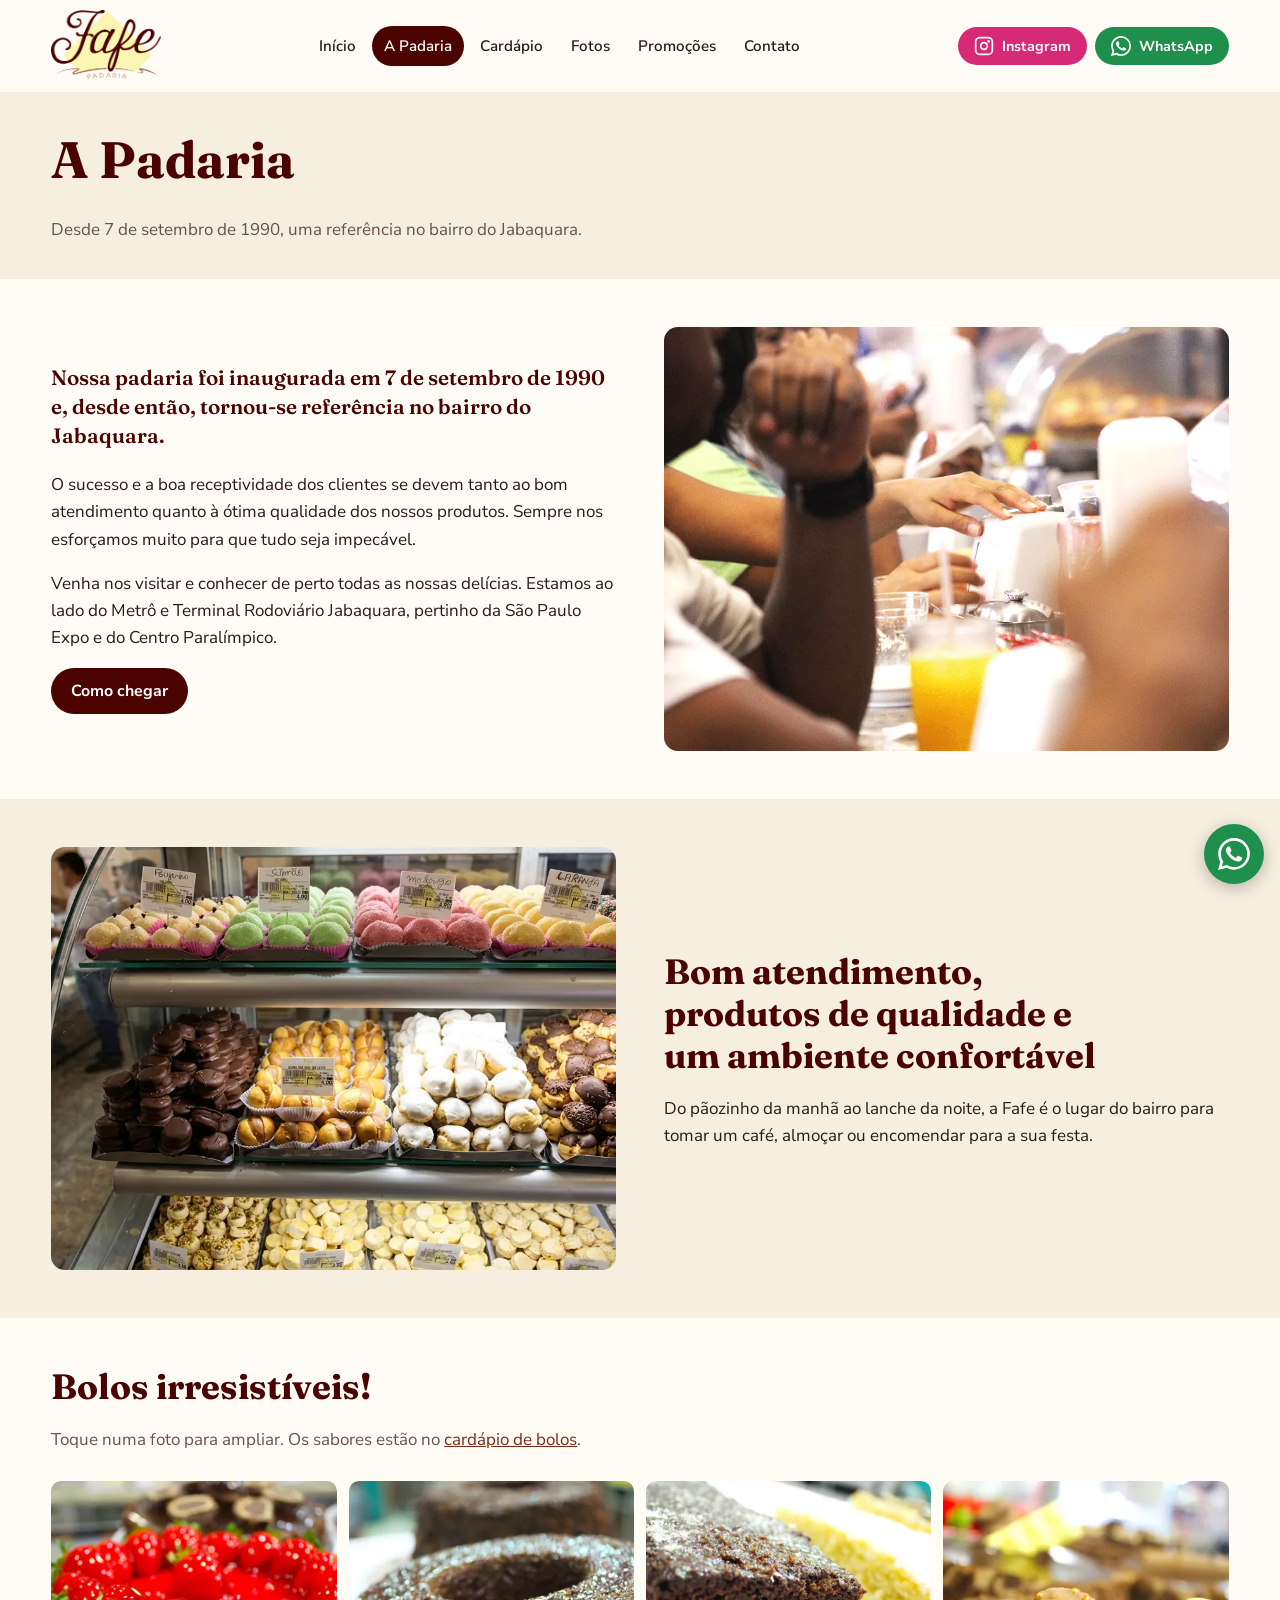
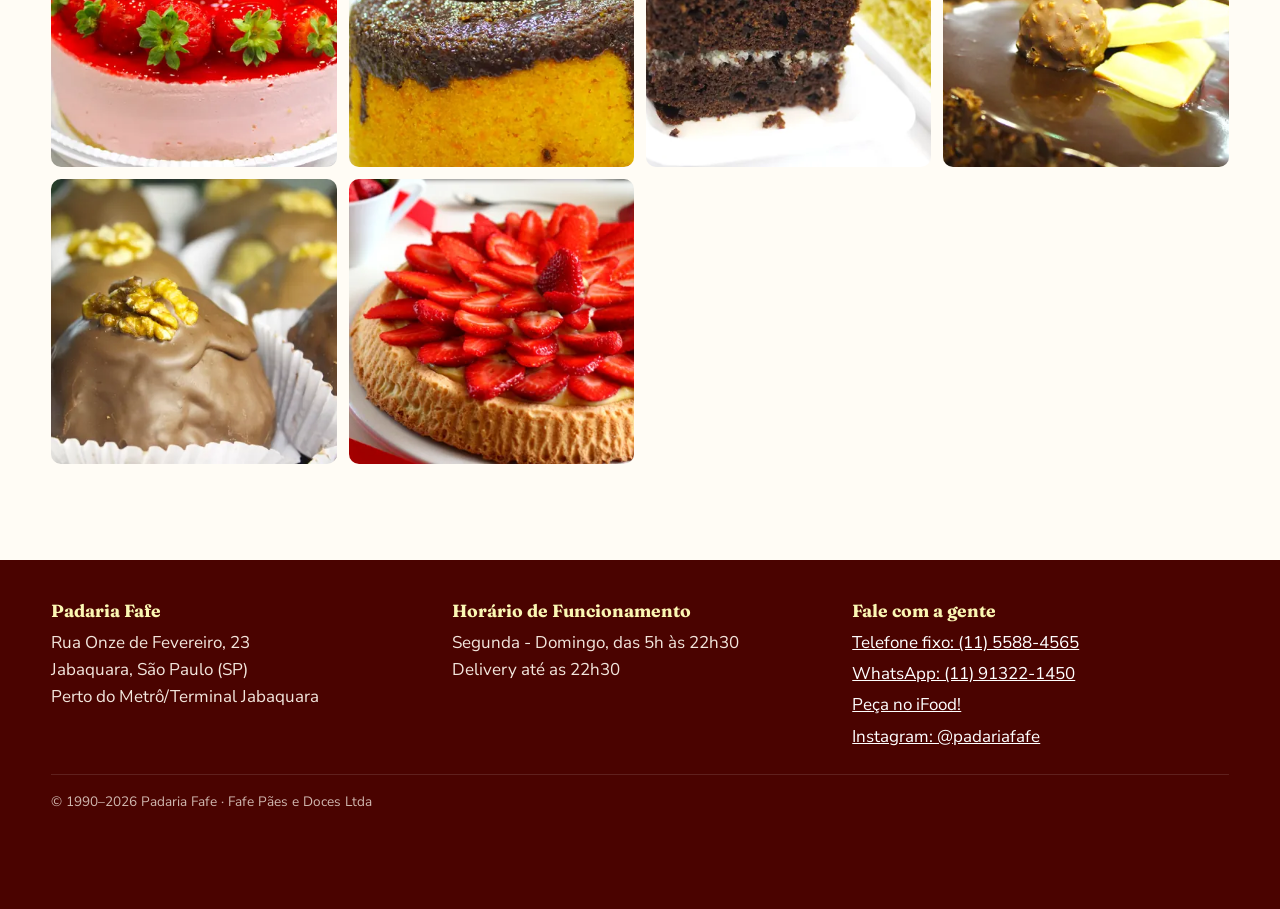
==== commit 44631a1b: "A Padaria: referências de localização (Metrô, São Paulo Expo, Centro Paralímpico) Co-Authored-By: Cl" ====
--- a/a-padaria/index.html
+++ b/a-padaria/index.html
@@ -32,8 +32,8 @@
     <div class="container">
       <a class="logo" href="/"><img src="/assets/img/logo-fafe.png" alt="Padaria Fafe: página inicial" width="480" height="313"></a>
       <div class="topo-acoes">
-        <a class="botao botao--instagram botao--pequeno" href="https://www.instagram.com/padariafafe/" target="_blank" rel="noopener" aria-label="Instagram da Padaria Fafe"><svg aria-hidden="true"><use href="/assets/img/icones.svg#instagram"></use></svg> Instagram</a>
-        <a class="botao botao--whats botao--pequeno" href="https://wa.me/5511913221450" target="_blank" rel="noopener"><svg aria-hidden="true"><use href="/assets/img/icones.svg#whatsapp"></use></svg> WhatsApp</a>
+        <a class="botao botao--instagram botao--pequeno" href="https://www.instagram.com/padariafafe/" target="_blank" rel="noopener" aria-label="Instagram da Padaria Fafe"><svg aria-hidden="true"><use href="/assets/img/icones.svg#instagram"></use></svg><span class="botao-rotulo">Instagram</span></a>
+        <a class="botao botao--whats botao--pequeno" href="https://wa.me/5511913221450" target="_blank" rel="noopener"><svg aria-hidden="true"><use href="/assets/img/icones.svg#whatsapp"></use></svg><span class="botao-rotulo">WhatsApp</span></a>
       </div>
       <nav class="menu" aria-label="Principal">
         <ul>
@@ -61,7 +61,7 @@
         <div>
           <p class="destaque-texto">Nossa padaria foi inaugurada em 7 de setembro de 1990 e, desde então, tornou-se referência no bairro do Jabaquara.</p>
           <p>O sucesso e a boa receptividade dos clientes se devem tanto ao bom atendimento quanto à ótima qualidade dos nossos produtos. Sempre nos esforçamos muito para que tudo seja impecável.</p>
-          <p>Venha nos visitar e conhecer de perto todas as nossas delícias. Estamos pertinho do metrô e do Terminal Rodoviário Jabaquara.</p>
+          <p>Venha nos visitar e conhecer de perto todas as nossas delícias. Estamos ao lado do Metrô e Terminal Rodoviário Jabaquara, pertinho da São Paulo Expo e do Centro Paralímpico.</p>
           <a class="botao botao--marrom" href="/contato/">Como chegar</a>
         </div>
         <img src="/assets/img/clientes-no-balcao-p.webp" srcset="/assets/img/clientes-no-balcao-p.webp 600w, /assets/img/clientes-no-balcao.webp 1200w" sizes="(min-width: 800px) 50vw, 100vw" alt="Clientes tomando café e suco no balcão da padaria" width="600" height="450" loading="lazy">
--- a/assets/css/style.css
+++ b/assets/css/style.css
@@ -107,7 +107,19 @@
 }
 .logo img { width: 92px; }
 
-.topo-acoes { display: flex; gap: 8px; }
+.topo-acoes { display: flex; gap: 8px; flex-shrink: 0; }
+
+/* Celulares estreitos: os botões do cabeçalho viram só o ícone (redondos),
+   para caberem ao lado do logo. O texto continua no HTML, escondido só
+   visualmente (mesma técnica do .sr-only), então leitores de tela ainda o leem. */
+@media (max-width: 479px) {
+  .topo-acoes .botao { width: 40px; min-height: 40px; padding: 0; }
+  .topo-acoes .botao svg { width: 22px; height: 22px; }
+  .botao-rotulo {
+    position: absolute; width: 1px; height: 1px; overflow: hidden;
+    clip: rect(0 0 0 0); white-space: nowrap;
+  }
+}
 
 /* No celular o menu é uma faixa que rola para o lado:
    os 6 links ficam sempre à vista, sem precisar de JavaScript. */
@@ -262,9 +274,12 @@
 }
 .card img { width: 100%; aspect-ratio: 4 / 3; object-fit: cover; }
 .card-corpo { padding: 16px 18px 20px; flex: 1; display: flex; flex-direction: column; }
-.card-corpo p { color: var(--texto-suave); margin-bottom: 0; }
+/* O texto garante a distância mínima até o botão (margin-bottom) e o botão usa
+   margin-top: auto, que "empurra" ele para o fim do card. Como os cards de uma
+   mesma linha têm a mesma altura, os botões ficam todos alinhados embaixo. */
+.card-corpo p { color: var(--texto-suave); margin-bottom: 16px; }
+.card-corpo p:last-child { margin-bottom: 0; }
 .card-corpo .botao { margin-top: auto; align-self: flex-start; }
-.card-corpo p + .botao { margin-top: 16px; }
 .card--destaque { background: var(--creme); justify-content: center; }
 .preco { font: 700 1.6rem var(--fonte-titulo); color: var(--marrom); }
 
